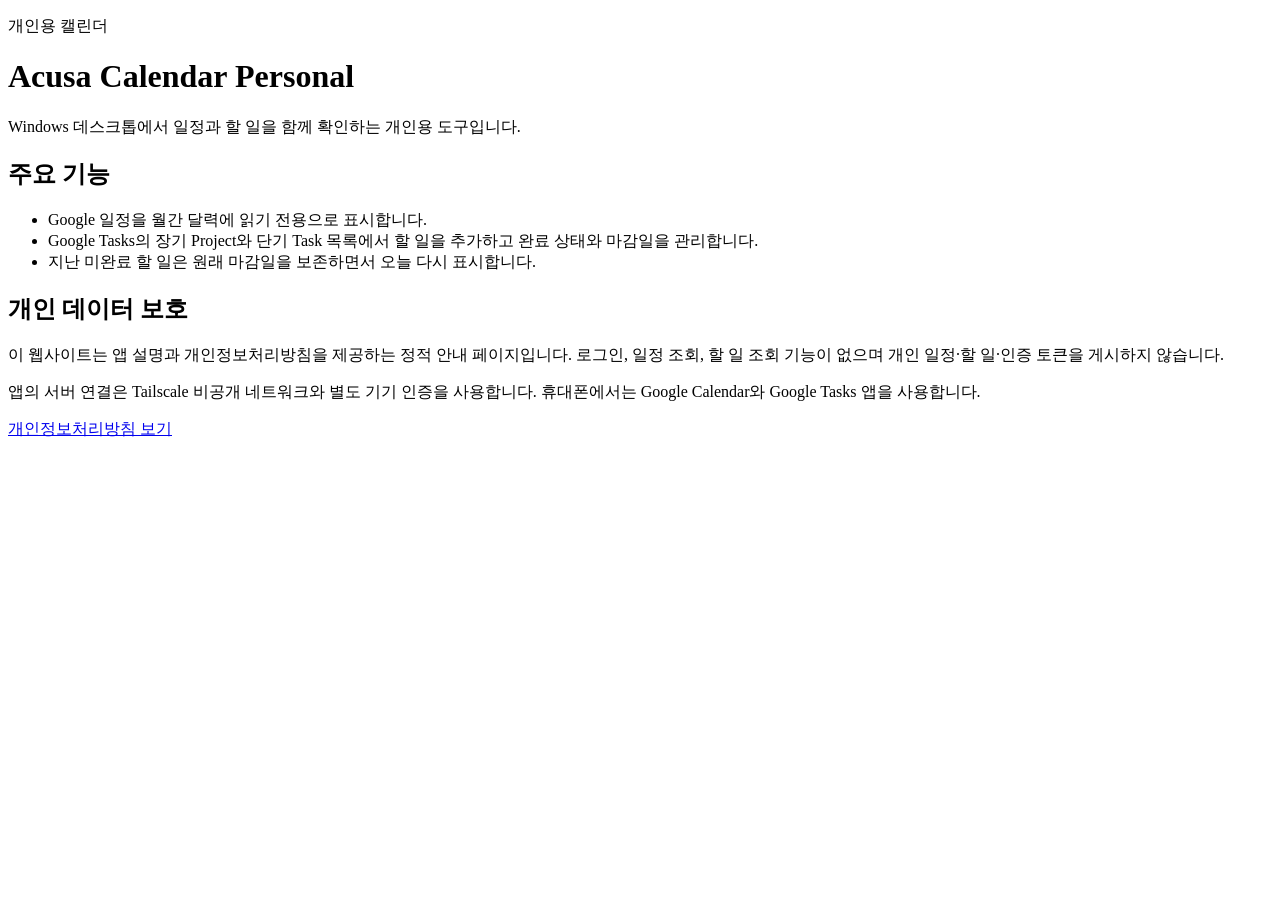
==== index.html @ 780ff548 "Publish app information and privacy policy" ====
<!doctype html>
<html lang="ko">
<meta charset="utf-8">
<meta name="viewport" content="width=device-width,initial-scale=1">
<title>Acusa Calendar Personal</title>
<link rel="stylesheet" href="style.css">
<main>
  <p class="label">개인용 캘린더</p>
  <h1>Acusa Calendar Personal</h1>
  <p>Windows 데스크톱에서 일정과 할 일을 함께 확인하는 개인용 도구입니다.</p>
  <h2>주요 기능</h2>
  <ul>
    <li>Google 일정을 월간 달력에 읽기 전용으로 표시합니다.</li>
    <li>Google Tasks의 장기 Project와 단기 Task 목록에서 할 일을 추가하고 완료 상태와 마감일을 관리합니다.</li>
    <li>지난 미완료 할 일은 원래 마감일을 보존하면서 오늘 다시 표시합니다.</li>
  </ul>
  <h2>개인 데이터 보호</h2>
  <p>이 웹사이트는 앱 설명과 개인정보처리방침을 제공하는 정적 안내 페이지입니다. 로그인, 일정 조회, 할 일 조회 기능이 없으며 개인 일정·할 일·인증 토큰을 게시하지 않습니다.</p>
  <p>앱의 서버 연결은 Tailscale 비공개 네트워크와 별도 기기 인증을 사용합니다. 휴대폰에서는 Google Calendar와 Google Tasks 앱을 사용합니다.</p>
  <p><a href="privacy.html">개인정보처리방침 보기</a></p>
</main>
</html>
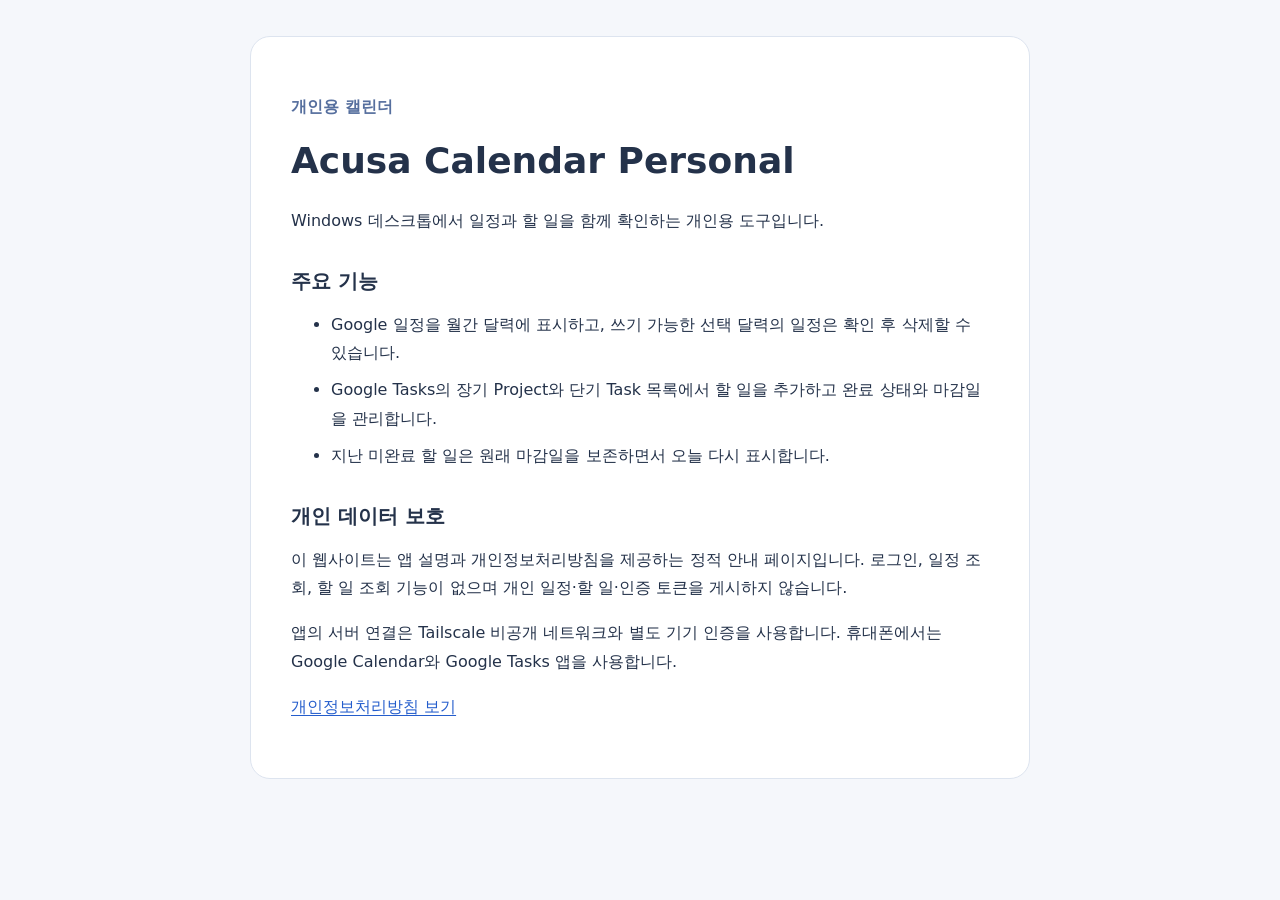
==== commit fb621901: "Describe user-confirmed deletion with private recovery backups" ====
--- a/index.html
+++ b/index.html
@@ -10,7 +10,7 @@
   <p>Windows 데스크톱에서 일정과 할 일을 함께 확인하는 개인용 도구입니다.</p>
   <h2>주요 기능</h2>
   <ul>
-    <li>Google 일정을 월간 달력에 읽기 전용으로 표시합니다.</li>
+    <li>Google 일정을 월간 달력에 표시하고, 쓰기 가능한 선택 달력의 일정은 확인 후 삭제할 수 있습니다.</li>
     <li>Google Tasks의 장기 Project와 단기 Task 목록에서 할 일을 추가하고 완료 상태와 마감일을 관리합니다.</li>
     <li>지난 미완료 할 일은 원래 마감일을 보존하면서 오늘 다시 표시합니다.</li>
   </ul>
--- a/style.css
+++ b/style.css
@@ -0,0 +1,2 @@
+:root{color-scheme:light;font-family:system-ui,-apple-system,"Segoe UI",sans-serif;color:#24324a;background:#f5f7fb}
+*{box-sizing:border-box}body{margin:0;padding:36px 20px}main{max-width:780px;margin:auto;padding:40px;background:white;border:1px solid #dde4ef;border-radius:20px}h1{font-size:clamp(26px,5vw,36px);line-height:1.25;margin:12px 0 24px}h2{font-size:20px;margin:32px 0 12px}p,li{line-height:1.8}li{margin:8px 0}.label{color:#566f9e;font-weight:600}a{color:#245dcc;text-underline-offset:3px}a:focus-visible{outline:3px solid #245dcc;outline-offset:4px}@media(max-width:540px){body{padding:16px}main{padding:24px}}
